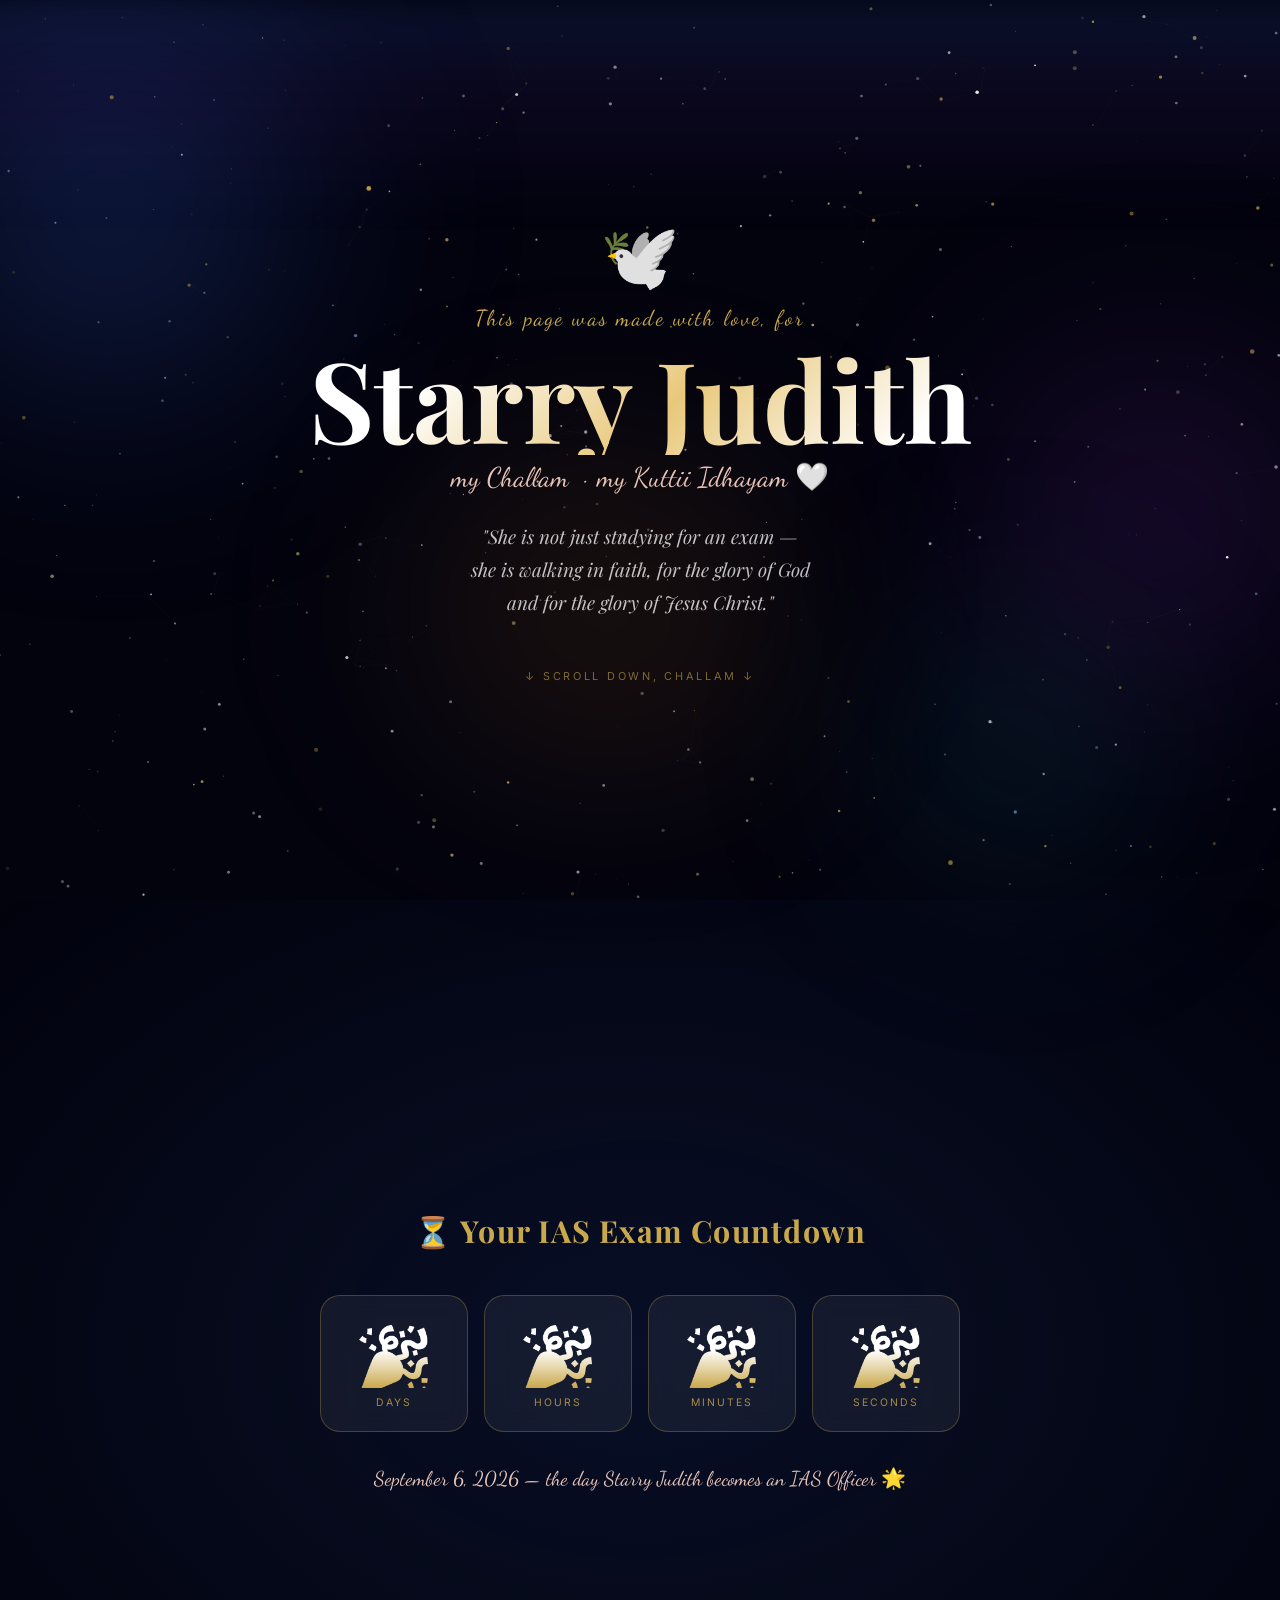
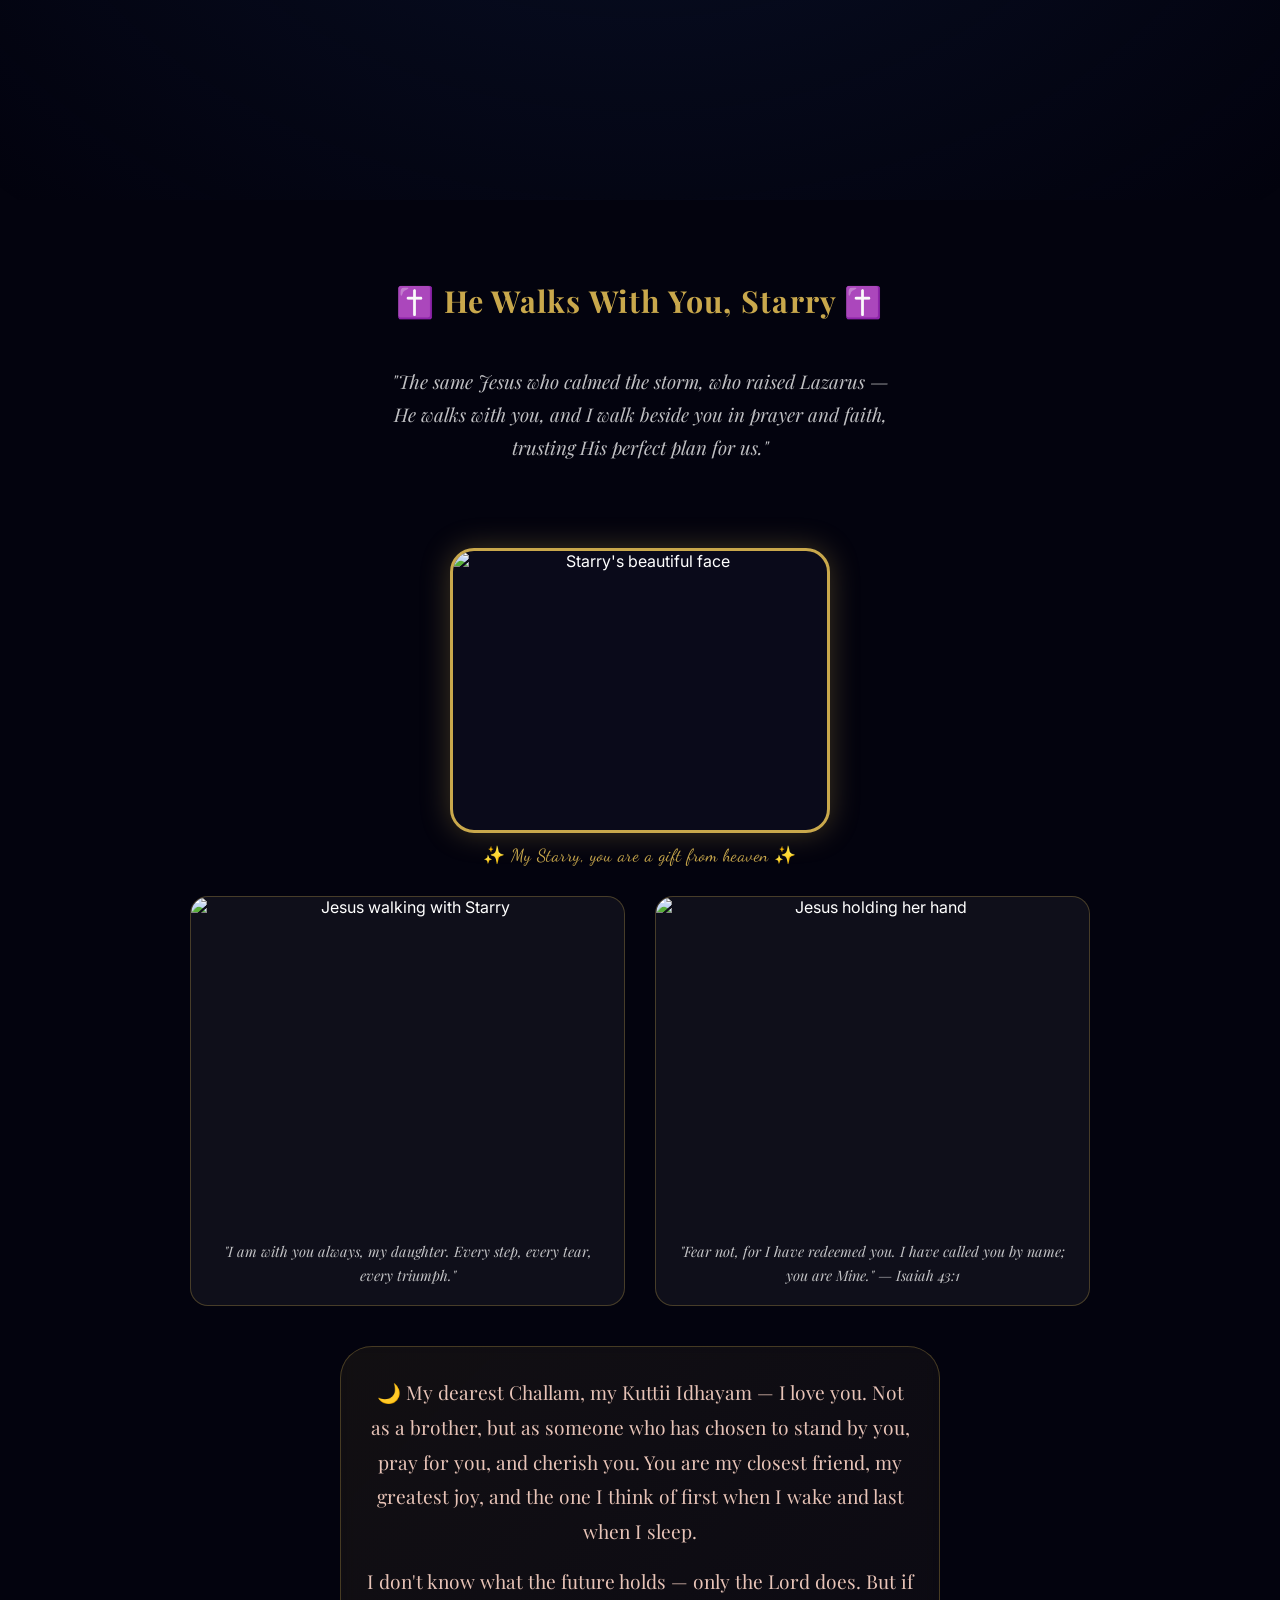
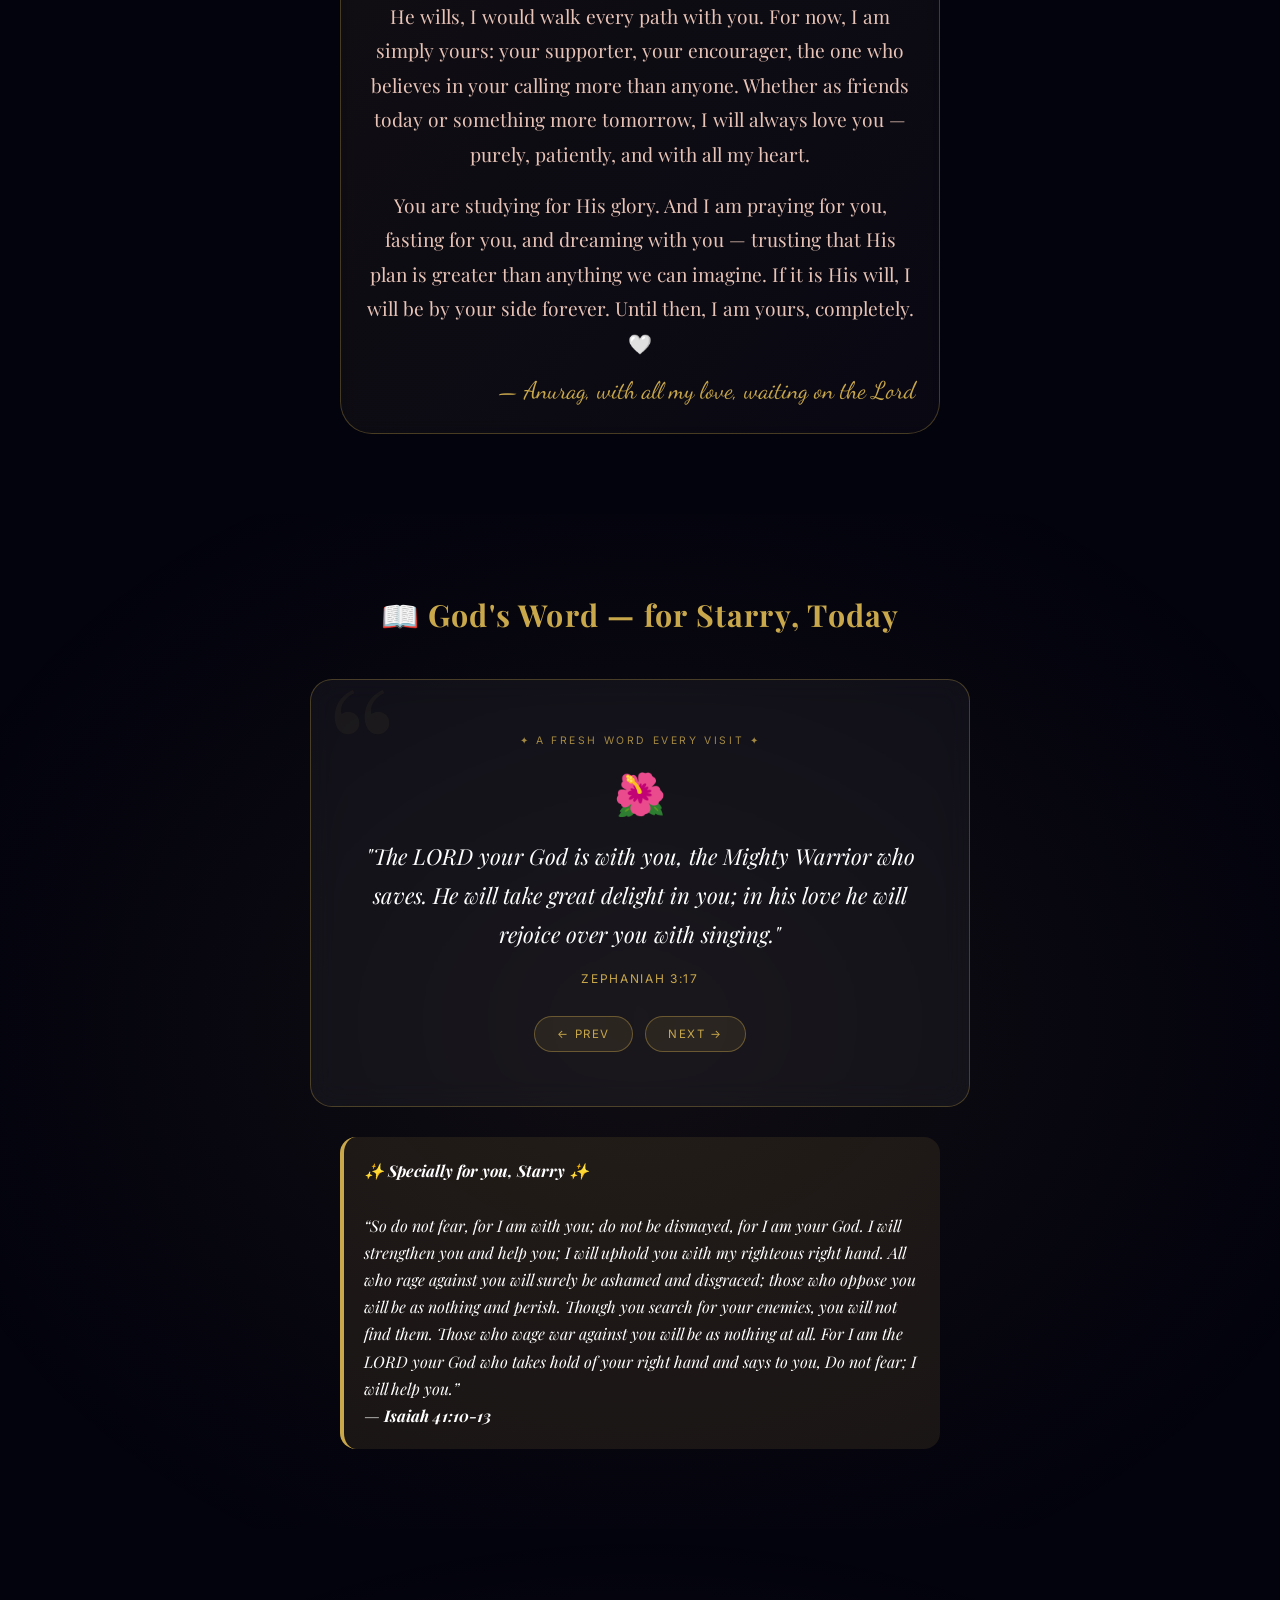
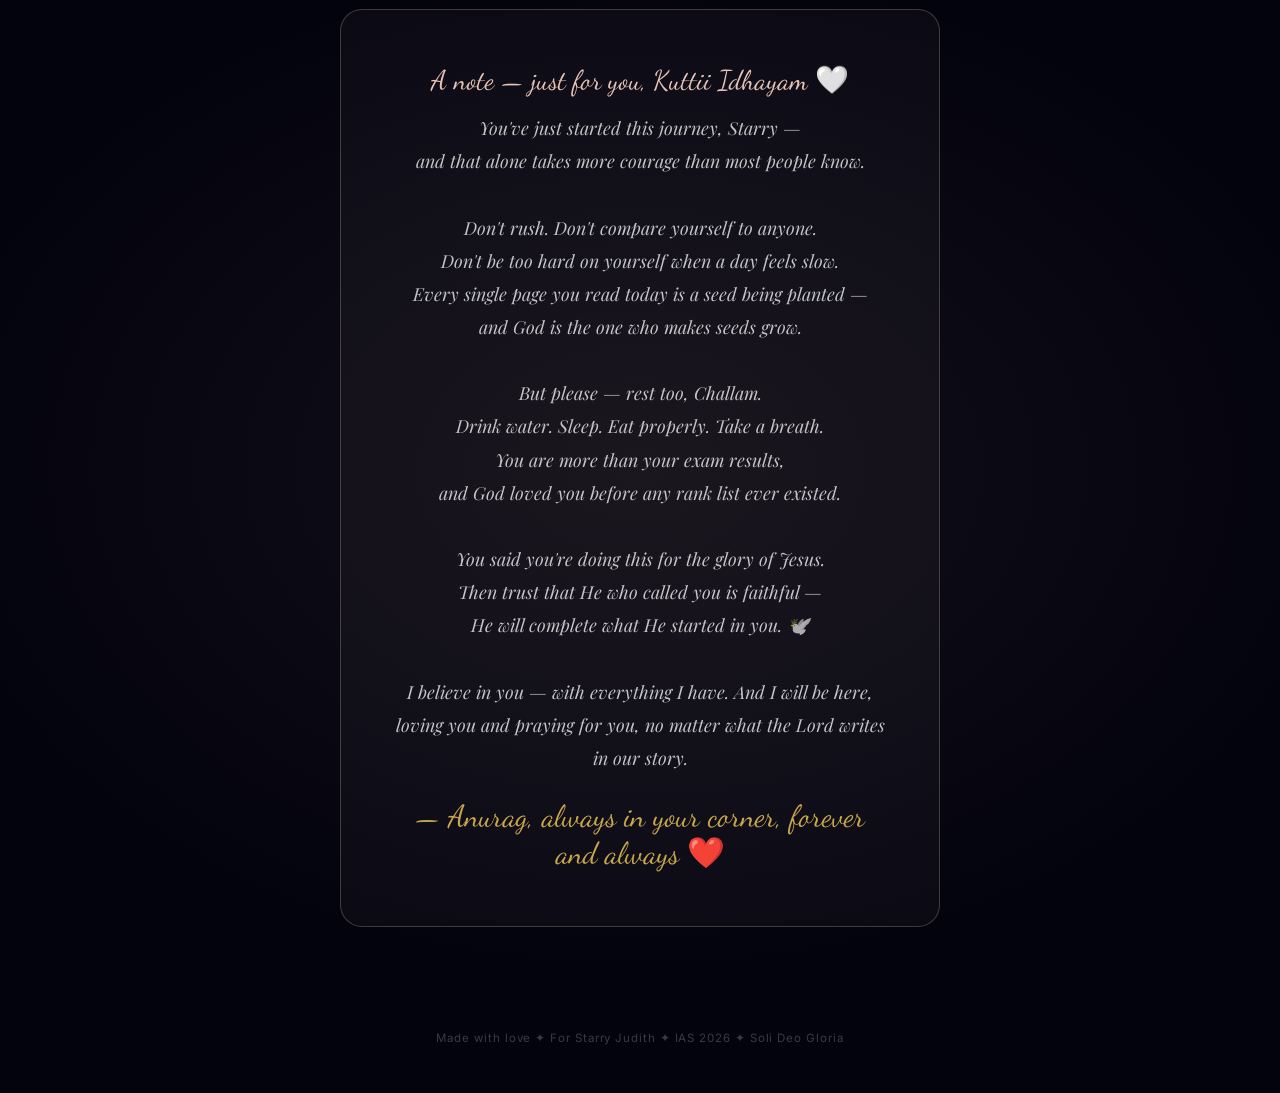
==== deepseek_html_20260613_3f55c0.html @ fcd620e2 "Add files via upload" ====
<!DOCTYPE html>
<html lang="en">
<head>
<meta charset="UTF-8"/>
<meta name="viewport" content="width=device-width, initial-scale=1.0, user-scalable=yes"/>
<title>For Starry Judith 🕊️</title>
<link href="https://fonts.googleapis.com/css2?family=Playfair+Display:ital,wght@0,400;0,700;1,400&family=Inter:wght@300;400;500&family=Dancing+Script:wght@600;700&display=swap" rel="stylesheet"/>
<style>
*,*::before,*::after{box-sizing:border-box;margin:0;padding:0}
:root{--gold:#C9A84C;--gold2:#E8C87A;--deep:#03030E;--rose:#E8C4B8;--soft:rgba(255,255,255,0.75);--white:#fff;}
html{scroll-behavior:smooth}
body{background:var(--deep);color:var(--white);font-family:'Inter',sans-serif;overflow-x:hidden}

#cvs-bg{position:fixed;inset:0;z-index:0;pointer-events:none}
.nebula{position:fixed;border-radius:50%;filter:blur(80px);pointer-events:none;z-index:-1;will-change:transform,opacity}
.nb1{width:600px;height:600px;background:radial-gradient(circle,rgba(30,60,140,.45),transparent 70%);top:-10%;left:-15%;animation:nb1 18s ease-in-out infinite alternate}
.nb2{width:500px;height:500px;background:radial-gradient(circle,rgba(80,30,120,.35),transparent 70%);top:30%;right:-10%;animation:nb2 22s ease-in-out infinite alternate}
.nb3{width:700px;height:400px;background:radial-gradient(circle,rgba(160,100,20,.18),transparent 70%);bottom:10%;left:20%;animation:nb3 26s ease-in-out infinite alternate}
.nb4{width:400px;height:400px;background:radial-gradient(circle,rgba(20,80,100,.3),transparent 70%);bottom:-5%;right:5%;animation:nb4 20s ease-in-out infinite alternate}
@keyframes nb1{0%{transform:translate(0,0) scale(1)}100%{transform:translate(80px,60px) scale(1.15)}}
@keyframes nb2{0%{transform:translate(0,0) scale(1.1)}100%{transform:translate(-70px,80px) scale(.95)}}
@keyframes nb3{0%{transform:translate(0,0) scale(1)}100%{transform:translate(60px,-50px) scale(1.1)}}
@keyframes nb4{0%{transform:translate(0,0) scale(.95)}100%{transform:translate(-50px,-60px) scale(1.1)}}

.aurora{position:fixed;top:0;left:-20%;width:140%;height:220px;background:linear-gradient(180deg,rgba(60,120,255,.13) 0%,rgba(100,60,200,.09) 40%,transparent 100%);filter:blur(18px);z-index:-1;pointer-events:none;animation:aur 12s ease-in-out infinite alternate}
@keyframes aur{0%{opacity:.5;transform:scaleX(1) translateY(0)}100%{opacity:1;transform:scaleX(1.08) translateY(18px)}}

#cvs-fg{position:fixed;inset:0;z-index:1;pointer-events:none}
main{position:relative;z-index:2}

.s{min-height:100vh;display:flex;flex-direction:column;align-items:center;justify-content:center;padding:80px 24px;position:relative}
#hero{text-align:center}
.hero-dove{font-size:clamp(2.4rem,7vw,4rem);margin-bottom:10px;animation:hvr 3.5s ease-in-out infinite}
@keyframes hvr{0%,100%{transform:translateY(0) rotate(-3deg)}50%{transform:translateY(-14px) rotate(3deg)}}
.for-label{font-family:'Dancing Script',cursive;font-size:clamp(1rem,3vw,1.35rem);color:var(--gold);letter-spacing:.1em;margin-bottom:10px;opacity:.85}
.hero-name{font-family:'Playfair Display',serif;font-weight:700;font-size:clamp(3rem,12vw,7rem);line-height:1.02;background:linear-gradient(135deg,#fff 20%,var(--gold2) 55%,#fff 90%);-webkit-background-clip:text;-webkit-text-fill-color:transparent;background-clip:text;margin-bottom:6px}
.hero-nick{font-family:'Dancing Script',cursive;font-size:clamp(1.1rem,3.5vw,1.7rem);color:var(--rose);margin-bottom:26px}
.hero-sub{font-family:'Playfair Display',serif;font-style:italic;font-size:clamp(.92rem,2.3vw,1.18rem);color:var(--soft);max-width:520px;line-height:1.75;margin-bottom:50px}
.scroll-cue{font-size:.68rem;letter-spacing:.25em;text-transform:uppercase;color:var(--gold);opacity:.6;animation:pc 2s ease-in-out infinite}
@keyframes pc{0%,100%{opacity:.3;transform:translateY(0)}50%{opacity:.9;transform:translateY(6px)}}

#countdown-s{background:radial-gradient(ellipse 70% 70% at 50% 50%,rgba(13,27,62,.5),transparent)}
.sec-title{font-family:'Playfair Display',serif;font-size:clamp(1.3rem,3.5vw,1.9rem);color:var(--gold);text-align:center;letter-spacing:.04em;margin-bottom:44px}
.cd-grid{display:grid;grid-template-columns:repeat(2,1fr);gap:16px;max-width:640px;width:100%;margin:0 auto 28px}
@media(min-width:500px){.cd-grid{grid-template-columns:repeat(4,1fr)}}
.cd-card{background:rgba(255,255,255,.06);border:1px solid rgba(201,168,76,.3);border-radius:20px;padding:28px 12px 22px;text-align:center;backdrop-filter:blur(12px);transition:transform .25s,border-color .25s,box-shadow .25s;cursor:default}
.cd-card:hover{transform:translateY(-6px);border-color:rgba(201,168,76,.7);box-shadow:0 0 32px rgba(201,168,76,.2)}
.cd-num{font-family:'Playfair Display',serif;font-size:clamp(2.4rem,8vw,4rem);font-weight:700;line-height:1;margin-bottom:8px;background:linear-gradient(180deg,#fff 40%,var(--gold));-webkit-background-clip:text;-webkit-text-fill-color:transparent;background-clip:text}
.cd-lbl{font-size:.65rem;letter-spacing:.2em;text-transform:uppercase;color:var(--gold);opacity:.8}
.cd-note{font-family:'Dancing Script',cursive;font-size:clamp(1rem,2.8vw,1.25rem);color:var(--rose);text-align:center;opacity:.85;margin-top:6px}

/* JESUS SECTION with custom images + friendship (open to God's will) */
#jesus-s{text-align:center}
.jesus-quote{font-family:'Playfair Display',serif;font-style:italic;font-size:clamp(.92rem,2.3vw,1.18rem);color:var(--soft);max-width:520px;line-height:1.75;margin-bottom:44px}
.jesus-grid{display:grid;grid-template-columns:1fr;gap:30px;max-width:900px;width:100%;margin:0 auto}
@media(min-width:768px){.jesus-grid{grid-template-columns:repeat(2,1fr)}}
.custom-img-card{border-radius:18px;overflow:hidden;border:1px solid rgba(201,168,76,.3);background:rgba(255,255,255,.05);transition:transform .3s,box-shadow .3s}
.custom-img-card:hover{transform:translateY(-6px) scale(1.015);box-shadow:0 16px 48px rgba(0,0,0,.55)}
.custom-img-card img{width:100%;aspect-ratio:4/3;object-fit:cover;display:block}
.custom-caption{padding:18px;font-family:'Playfair Display',serif;font-style:italic;font-size:.9rem;color:var(--soft);line-height:1.65}

/* 4:3 photo space */
.her-photo-container{margin:40px auto 30px;max-width:380px;width:100%}
.photo-4x3{aspect-ratio:4/3;border-radius:24px;overflow:hidden;border:3px solid var(--gold);box-shadow:0 0 30px rgba(201,168,76,.3);background:#0a0a1a}
.photo-4x3 img{width:100%;height:100%;object-fit:cover;display:block}
.photo-caption{font-family:'Dancing Script',cursive;font-size:1.1rem;color:var(--gold);margin-top:12px;letter-spacing:.5px}

/* Devoted friendship card (no sibling language, no definitive "life partner", but open to future if God wills) */
.friendship-card{background:linear-gradient(135deg,rgba(201,168,76,.08),rgba(232,196,184,.03));border:1px solid rgba(201,168,76,.3);border-radius:32px;padding:28px 24px;margin:40px auto 0;max-width:600px;backdrop-filter:blur(8px)}
.friendship-card p{font-family:'Playfair Display',serif;font-size:clamp(1rem,2.5vw,1.2rem);line-height:1.8;color:var(--rose);margin-bottom:16px}
.friendship-card .friendship-signature{font-family:'Dancing Script',cursive;font-size:1.5rem;color:var(--gold);text-align:right;margin-top:12px}

#verse-s{background:radial-gradient(ellipse 60% 60% at 50% 50%,rgba(201,168,76,.07),transparent)}
.verse-wrap{max-width:660px;width:100%}
.verse-card{background:rgba(255,255,255,.045);border:1px solid rgba(201,168,76,.3);border-radius:22px;padding:clamp(28px,5vw,54px) clamp(22px,5vw,52px);text-align:center;backdrop-filter:blur(14px);overflow:hidden;position:relative;transition:opacity .4s cubic-bezier(.2,.9,.3,1.1), transform .4s cubic-bezier(.2,.9,.3,1.1)}
.verse-card::before{content:'\201C';position:absolute;top:-24px;left:14px;font-size:11rem;color:var(--gold);opacity:.05;font-family:'Playfair Display',serif;line-height:1;pointer-events:none}
.verse-eyebrow{font-size:.65rem;letter-spacing:.25em;text-transform:uppercase;color:var(--gold);margin-bottom:22px;opacity:.8}
.verse-icon{font-size:2.6rem;margin-bottom:18px;display:block}
.verse-txt{font-family:'Playfair Display',serif;font-style:italic;font-size:clamp(1rem,2.6vw,1.38rem);line-height:1.75;color:var(--white);margin-bottom:18px}
.verse-ref{font-size:.75rem;letter-spacing:.14em;text-transform:uppercase;color:var(--gold)}
.v-nav{display:flex;gap:12px;justify-content:center;margin-top:30px;flex-wrap:wrap}
.v-btn{background:rgba(201,168,76,.1);border:1px solid rgba(201,168,76,.4);color:var(--gold);font-size:.72rem;letter-spacing:.14em;text-transform:uppercase;padding:10px 22px;border-radius:40px;cursor:pointer;transition:background .2s,transform .15s;font-family:'Inter',sans-serif}
.v-btn:hover{background:rgba(201,168,76,.25);transform:translateY(-2px)}

#love-s{background:radial-gradient(ellipse 60% 50% at 50% 50%,rgba(232,196,184,.07),transparent)}
.love-card{max-width:600px;width:100%;padding:clamp(30px,5vw,54px) clamp(24px,5vw,50px);border:1px solid rgba(232,196,184,.25);border-radius:22px;background:rgba(232,196,184,.04);text-align:center}
.love-from{font-family:'Dancing Script',cursive;font-size:clamp(1.2rem,3.5vw,1.7rem);color:var(--rose);margin-bottom:14px}
.love-txt{font-family:'Playfair Display',serif;font-style:italic;font-size:clamp(.92rem,2.2vw,1.12rem);color:var(--soft);line-height:1.85;margin-bottom:24px}
.love-sign{font-family:'Dancing Script',cursive;font-size:clamp(1.3rem,3.5vw,1.9rem);color:var(--gold)}
footer{position:relative;z-index:2;text-align:center;padding:24px 20px 48px;font-size:.72rem;color:rgba(255,255,255,.22);letter-spacing:.08em}
.float-anim{opacity:0;transform:translateY(38px);transition:opacity .85s cubic-bezier(.22,1,.36,1),transform .85s cubic-bezier(.22,1,.36,1)}
.float-anim.show{opacity:1;transform:translateY(0)}
.bob1{animation:bob 4.5s ease-in-out infinite}
.bob2{animation:bob 5.2s ease-in-out infinite .7s}
@keyframes bob{0%,100%{transform:translateY(0)}50%{transform:translateY(-8px)}}
</style>
</head>
<body>

<div class="nebula nb1"></div>
<div class="nebula nb2"></div>
<div class="nebula nb3"></div>
<div class="nebula nb4"></div>
<div class="aurora"></div>

<canvas id="cvs-bg"></canvas>
<canvas id="cvs-fg"></canvas>

<main>
<section class="s" id="hero">
  <div class="hero-dove float-anim">🕊️</div>
  <p class="for-label float-anim">This page was made with love, for</p>
  <h1 class="hero-name float-anim">Starry Judith</h1>
  <p class="hero-nick float-anim">my Challam &nbsp;·&nbsp; my Kuttii Idhayam 🤍</p>
  <p class="hero-sub float-anim">"She is not just studying for an exam —<br/>she is walking in faith, for the glory of God<br/>and for the glory of Jesus Christ."</p>
  <p class="scroll-cue">↓ scroll down, Challam ↓</p>
</section>

<section class="s" id="countdown-s">
  <h2 class="sec-title float-anim">⏳ Your IAS Exam Countdown</h2>
  <div class="cd-grid">
    <div class="cd-card float-anim bob1"><div class="cd-num" id="d">--</div><div class="cd-lbl">Days</div></div>
    <div class="cd-card float-anim bob2"><div class="cd-num" id="h">--</div><div class="cd-lbl">Hours</div></div>
    <div class="cd-card float-anim bob3"><div class="cd-num" id="m">--</div><div class="cd-lbl">Minutes</div></div>
    <div class="cd-card float-anim bob4"><div class="cd-num" id="sec">--</div><div class="cd-lbl">Seconds</div></div>
  </div>
  <p class="cd-note float-anim">September 6, 2026 — the day Starry Judith becomes an IAS Officer 🌟</p>
</section>

<section class="s" id="jesus-s">
  <h2 class="sec-title float-anim">✝️ He Walks With You, Starry ✝️</h2>
  <p class="jesus-quote float-anim">"The same Jesus who calmed the storm, who raised Lazarus — He walks with you, and I walk beside you in prayer and faith, trusting His perfect plan for us."</p>

  <!-- 4:3 PHOTO SPACE for her picture -->
  <div class="her-photo-container float-anim">
    <div class="photo-4x3">
      <!-- REPLACE with your girlfriend's photo (4:3 ratio works best) -->
      <img src="https://via.placeholder.com/400x300?text=Starry's+Photo" alt="Starry's beautiful face">
    </div>
    <p class="photo-caption">✨ My Starry, you are a gift from heaven ✨</p>
  </div>

  <!-- Custom image gallery (replace both images) -->
  <div class="jesus-grid">
    <div class="custom-img-card float-anim bob1">
      <!-- REPLACE with your custom image (e.g., Jesus walking with her) -->
      <img src="https://via.placeholder.com/400x300?text=Jesus+Image+1" alt="Jesus walking with Starry">
      <div class="custom-caption">"I am with you always, my daughter. Every step, every tear, every triumph."</div>
    </div>
    <div class="custom-img-card float-anim bob2">
      <!-- REPLACE with your second custom image -->
      <img src="https://via.placeholder.com/400x300?text=Jesus+Image+2" alt="Jesus holding her hand">
      <div class="custom-caption">"Fear not, for I have redeemed you. I have called you by name; you are Mine." — Isaiah 43:1</div>
    </div>
  </div>

  <!-- DEVOTED FRIENDSHIP CARD - no sibling language, no "life partner" declaration, just deep love and openness to God's will -->
  <div class="friendship-card float-anim">
    <p>🌙 My dearest Challam, my Kuttii Idhayam — I love you. Not as a brother, but as someone who has chosen to stand by you, pray for you, and cherish you. You are my closest friend, my greatest joy, and the one I think of first when I wake and last when I sleep.</p>
    <p>I don't know what the future holds — only the Lord does. But if He wills, I would walk every path with you. For now, I am simply yours: your supporter, your encourager, the one who believes in your calling more than anyone. Whether as friends today or something more tomorrow, I will always love you — purely, patiently, and with all my heart.</p>
    <p>You are studying for His glory. And I am praying for you, fasting for you, and dreaming with you — trusting that His plan is greater than anything we can imagine. If it is His will, I will be by your side forever. Until then, I am yours, completely. 🤍</p>
    <div class="friendship-signature">— Anurag, with all my love, waiting on the Lord</div>
  </div>
</section>

<section class="s" id="verse-s">
  <h2 class="sec-title float-anim">📖 God's Word — for Starry, Today</h2>
  <div class="verse-wrap float-anim">
    <div class="verse-card" id="vcard">
      <p class="verse-eyebrow">✦ A Fresh Word Every Visit ✦</p>
      <span class="verse-icon" id="vi">🕊️</span>
      <blockquote class="verse-txt" id="vt">loading…</blockquote>
      <p class="verse-ref" id="vr"></p>
      <div class="v-nav"><button class="v-btn" onclick="prevV()">← Prev</button><button class="v-btn" onclick="nextV()">Next →</button></div>
    </div>
  </div>
  <!-- Highlighted Isaiah 41:10-13 -->
  <div style="margin-top: 30px; max-width: 600px; background: rgba(201,168,76,0.1); border-left: 4px solid var(--gold); padding: 20px; border-radius: 16px;">
    <p style="font-family: 'Playfair Display', serif; font-style: italic; font-size: 1rem; line-height: 1.7;">
      <strong>✨ Specially for you, Starry ✨</strong><br><br>
      “So do not fear, for I am with you; do not be dismayed, for I am your God. I will strengthen you and help you; I will uphold you with my righteous right hand. All who rage against you will surely be ashamed and disgraced; those who oppose you will be as nothing and perish. Though you search for your enemies, you will not find them. Those who wage war against you will be as nothing at all. For I am the LORD your God who takes hold of your right hand and says to you, Do not fear; I will help you.”<br>
      — <strong>Isaiah 41:10-13</strong>
    </p>
  </div>
</section>

<section class="s" id="love-s">
  <div class="love-card float-anim">
    <p class="love-from">A note — just for you, Kuttii Idhayam 🤍</p>
    <p class="love-txt">You've just started this journey, Starry —<br/>and that alone takes more courage than most people know.<br/><br/>Don't rush. Don't compare yourself to anyone.<br/>Don't be too hard on yourself when a day feels slow.<br/>Every single page you read today is a seed being planted —<br/>and God is the one who makes seeds grow.<br/><br/>But please — rest too, Challam.<br/>Drink water. Sleep. Eat properly. Take a breath.<br/>You are more than your exam results,<br/>and God loved you before any rank list ever existed.<br/><br/>You said you're doing this for the glory of Jesus.<br/>Then trust that He who called you is faithful —<br/>He will complete what He started in you. 🕊️<br/><br/>I believe in you — with everything I have. And I will be here, loving you and praying for you, no matter what the Lord writes in our story.</p>
    <p class="love-sign">— Anurag, always in your corner, forever and always ❤️</p>
  </div>
</section>
</main>
<footer>Made with love ✦ For Starry Judith ✦ IAS 2026 ✦ Soli Deo Gloria</footer>

<audio id="bgSong" src="iwannabeyours.mp3" loop autoplay></audio>

<script>
// ========== CANVAS & PARTICLE SYSTEM (same as before) ==========
const bgCvs = document.getElementById('cvs-bg');
const bgCtx = bgCvs.getContext('2d');
const fgCvs = document.getElementById('cvs-fg');
const fgCtx = fgCvs.getContext('2d');
let W, H;
function updateCanvasSize() { W = bgCvs.width = fgCvs.width = window.innerWidth; H = bgCvs.height = fgCvs.height = window.innerHeight; }
updateCanvasSize();
window.addEventListener('resize', () => { updateCanvasSize(); resetAllStarsAndParticles(); });

const layers = [
  { count: 120, speed: 0.012, maxR: 0.9, alpha: 0.5, col: '255,255,255' },
  { count: 80, speed: 0.025, maxR: 1.3, alpha: 0.7, col: '255,255,255' },
  { count: 45, speed: 0.045, maxR: 1.8, alpha: 0.9, col: '220,200,140' },
  { count: 20, speed: 0.07, maxR: 2.2, alpha: 1.0, col: '201,168,76' }
];
let allStars = [];
function initStars() { allStars = []; layers.forEach(l => { for(let i=0;i<l.count;i++) allStars.push({ x:Math.random()*W, y:Math.random()*H, r:Math.random()*l.maxR+0.25, baseAlpha:Math.random()*l.alpha*0.5+l.alpha*0.4, col:l.col, phase:Math.random()*Math.PI*2, twinkleSpeed:Math.random()*0.003+0.001, driftX:(Math.random()-0.5)*l.speed*0.6, driftY:(Math.random()-0.5)*l.speed*0.4 }); }); }
initStars();
let shoots = [];
function spawnShoot() { if(Math.random()<0.004) shoots.push({ x:Math.random()*W*0.7, y:Math.random()*H*0.4, len:Math.random()*120+60, life:1, speed:Math.random()*8+6 }); }
function drawBg(t) { bgCtx.clearRect(0,0,W,H); allStars.forEach(s=>{ s.x+=s.driftX; s.y+=s.driftY; if(s.x<0)s.x=W; if(s.x>W)s.x=0; if(s.y<0)s.y=H; if(s.y>H)s.y=0; const a=s.baseAlpha*(0.45+0.55*Math.abs(Math.sin(t*s.twinkleSpeed+s.phase))); bgCtx.beginPath(); bgCtx.arc(s.x,s.y,s.r,0,Math.PI*2); bgCtx.fillStyle=`rgba(${s.col},${a})`; bgCtx.fill(); }); spawnShoot(); for(let i=shoots.length-1;i>=0;i--){ const sh=shoots[i]; bgCtx.save(); bgCtx.globalAlpha=sh.life*0.9; const grad=bgCtx.createLinearGradient(sh.x,sh.y,sh.x+sh.len,sh.y+sh.len*0.4); grad.addColorStop(0,'rgba(255,255,255,0)'); grad.addColorStop(1,'rgba(255,240,180,0.9)'); bgCtx.strokeStyle=grad; bgCtx.lineWidth=1.5; bgCtx.beginPath(); bgCtx.moveTo(sh.x,sh.y); bgCtx.lineTo(sh.x+sh.len,sh.y+sh.len*0.4); bgCtx.stroke(); bgCtx.restore(); sh.x+=sh.speed; sh.y+=sh.speed*0.4; sh.life-=0.035; if(sh.life<=0) shoots.splice(i,1); } requestAnimationFrame(drawBg); }
requestAnimationFrame(drawBg);

let mouse={x:-999,y:-999}, particles=[], sparks=[];
window.addEventListener('mousemove',e=>{mouse.x=e.clientX;mouse.y=e.clientY;});
window.addEventListener('touchmove',e=>{ if(e.touches.length){ mouse.x=e.touches[0].clientX; mouse.y=e.touches[0].clientY; } },{passive:true});
window.addEventListener('touchend',()=>{mouse.x=-999;mouse.y=-999;});
class Particle { constructor(){ this.reset(true); } reset(init){ this.ox=Math.random()*W; this.oy=init?Math.random()*H:Math.random()*H; this.x=this.ox; this.y=this.oy; this.r=Math.random()*1.5+0.3; this.a=Math.random()*0.8+0.15; this.drift=Math.random()*0.35+0.08; this.angle=Math.random()*Math.PI*2; this.va=(Math.random()-0.5)*0.007; this.phase=Math.random()*Math.PI*2; this.twinkle=Math.random()*0.006+0.002; const t=Math.random(); this.col=t<0.65?'255,255,255':t<0.83?'201,168,76':'140,180,240'; } update(t){ this.angle+=this.va; this.x=this.ox+Math.cos(this.angle)*this.drift*14; this.y=this.oy+Math.sin(this.angle)*this.drift*11; const dx=mouse.x-this.x, dy=mouse.y-this.y, d=Math.sqrt(dx*dx+dy*dy); if(d<170){ const f=(170-d)/170*0.65; this.x+=dx*f*0.07; this.y+=dy*f*0.07; } if(this.x<-50) this.x=W+50; if(this.x>W+50) this.x=-50; if(this.y<-50) this.y=H+50; if(this.y>H+50) this.y=-50; this.ca=this.a*(0.35+0.65*Math.abs(Math.sin(t*this.twinkle+this.phase))); } draw(){ fgCtx.beginPath(); fgCtx.arc(this.x,this.y,this.r,0,Math.PI*2); fgCtx.fillStyle=`rgba(${this.col},${this.ca})`; fgCtx.fill(); } }
function initParticles(){ particles=[]; for(let i=0;i<180;i++) particles.push(new Particle()); }
initParticles();
function resetAllStarsAndParticles(){ initStars(); initParticles(); sparks=[]; shoots=[]; mouse={x:-999,y:-999}; }
function burst(x,y){ for(let i=0;i<22;i++) sparks.push({ x,y, vx:(Math.random()-0.5)*6, vy:(Math.random()-0.5)*6, a:1, r:Math.random()*2.8+0.6, col:Math.random()<0.55?'201,168,76':'255,255,255' }); }
window.addEventListener('click',e=>burst(e.clientX,e.clientY));
window.addEventListener('touchstart',e=>{ if(e.touches.length) burst(e.touches[0].clientX,e.touches[0].clientY); },{passive:true});
function drawFg(t){ fgCtx.clearRect(0,0,W,H); for(let i=0;i<particles.length;i++) for(let j=i+1;j<particles.length;j++){ const p=particles[i], q=particles[j]; const dx=p.x-q.x, dy=p.y-q.y, d=Math.sqrt(dx*dx+dy*dy); if(d<80){ fgCtx.beginPath(); fgCtx.moveTo(p.x,p.y); fgCtx.lineTo(q.x,q.y); fgCtx.strokeStyle=`rgba(201,168,76,${(1-d/80)*0.1})`; fgCtx.lineWidth=0.6; fgCtx.stroke(); } } particles.forEach(p=>{ p.update(t*0.001); p.draw(); }); for(let i=sparks.length-1;i>=0;i--){ const s=sparks[i]; s.x+=s.vx; s.y+=s.vy; s.vx*=0.91; s.vy*=0.91; s.a-=0.026; if(s.a<=0){ sparks.splice(i,1); continue; } fgCtx.beginPath(); fgCtx.arc(s.x,s.y,s.r*s.a,0,Math.PI*2); fgCtx.fillStyle=`rgba(${s.col},${s.a})`; fgCtx.fill(); } if(mouse.x>0&&mouse.x<W&&mouse.y>0&&mouse.y<H){ const grad=fgCtx.createRadialGradient(mouse.x,mouse.y,0,mouse.x,mouse.y,80); grad.addColorStop(0,'rgba(201,168,76,0.07)'); grad.addColorStop(1,'rgba(201,168,76,0)'); fgCtx.beginPath(); fgCtx.arc(mouse.x,mouse.y,80,0,Math.PI*2); fgCtx.fillStyle=grad; fgCtx.fill(); } requestAnimationFrame(drawFg); }
requestAnimationFrame(drawFg);

// Countdown (IST)
function tick(){ const target=new Date('2026-09-06T09:00:00+05:30'); const diff=target-new Date(); if(diff<=0){ ['d','h','m','sec'].forEach(id=>document.getElementById(id).textContent='🎉'); return; } const tot=Math.floor(diff/1000); document.getElementById('d').textContent=String(Math.floor(tot/86400)).padStart(2,'0'); document.getElementById('h').textContent=String(Math.floor((tot%86400)/3600)).padStart(2,'0'); document.getElementById('m').textContent=String(Math.floor((tot%3600)/60)).padStart(2,'0'); document.getElementById('sec').textContent=String(tot%60).padStart(2,'0'); }
tick(); setInterval(tick,1000);

// Bible verses (includes Isaiah 41:10)
const verses=[
  {i:'🕊️',t:'"So do not fear, for I am with you; do not be dismayed, for I am your God. I will strengthen you and help you; I will uphold you with my righteous right hand."',r:'Isaiah 41:10'},
  {i:'💪',t:'"I can do all this through Him who gives me strength."',r:'Philippians 4:13'},
  {i:'🌊',t:'"Do not be anxious about anything, but in every situation, by prayer and petition, with thanksgiving, present your requests to God. And the peace of God, which transcends all understanding, will guard your hearts and your minds in Christ Jesus."',r:'Philippians 4:6–7'},
  {i:'🌟',t:'"Be strong and courageous. Do not be afraid; do not be discouraged, for the LORD your God will be with you wherever you go."',r:'Joshua 1:9'},
  {i:'🦅',t:'"But those who hope in the LORD will renew their strength. They will soar on wings like eagles; they will run and not grow weary, they will walk and not be faint."',r:'Isaiah 40:31'},
  {i:'🙏',t:'"Cast all your anxiety on Him because He cares for you."',r:'1 Peter 5:7'},
  {i:'🔥',t:'"For God has not given us a spirit of fear, but of power and of love and of a sound mind."',r:'2 Timothy 1:7'},
  {i:'☀️',t:'"She is clothed with strength and dignity; she can laugh at the days to come."',r:'Proverbs 31:25'},
  {i:'🌺',t:'"The LORD your God is with you, the Mighty Warrior who saves. He will take great delight in you; in his love he will rejoice over you with singing."',r:'Zephaniah 3:17'},
  {i:'✝️',t:'"Come to me, all you who are weary and burdened, and I will give you rest."',r:'Matthew 11:28'},
  {i:'💎',t:'"Trust in the LORD with all your heart and lean not on your own understanding; in all your ways submit to him, and he will make your paths straight."',r:'Proverbs 3:5–6'},
  {i:'🌈',t:'"For we are God\'s handiwork, created in Christ Jesus to do good works, which God prepared in advance for us to do."',r:'Ephesians 2:10'}
];
let verseIdx=Math.floor(Math.random()*verses.length);
function showVerse(i){ const v=verses[i]; const card=document.getElementById('vcard'); card.style.opacity='0'; card.style.transform='translateY(14px)'; setTimeout(()=>{ document.getElementById('vi').textContent=v.i; document.getElementById('vt').textContent=v.t; document.getElementById('vr').textContent=v.r; card.style.opacity='1'; card.style.transform='translateY(0)'; },200); }
window.nextV=()=>{ verseIdx=(verseIdx+1)%verses.length; showVerse(verseIdx); };
window.prevV=()=>{ verseIdx=(verseIdx-1+verses.length)%verses.length; showVerse(verseIdx); };
showVerse(verseIdx);

// Autoplay music - no button, just try to play
const audioEl = document.getElementById('bgSong');
audioEl.volume = 0.5;
audioEl.play().catch(() => {
  // if autoplay blocked, try on first user touch/click anywhere (still no button)
  const resume = () => {
    audioEl.play().catch(()=>{});
    document.body.removeEventListener('click', resume);
    document.body.removeEventListener('touchstart', resume);
  };
  document.body.addEventListener('click', resume);
  document.body.addEventListener('touchstart', resume);
});

// scroll animations
document.querySelectorAll('#hero .float-anim').forEach((el,i)=>setTimeout(()=>el.classList.add('show'),180+i*140));
const obs=new IntersectionObserver(entries=>entries.forEach(e=>{ if(e.isIntersecting) e.target.classList.add('show'); }),{threshold:0.1});
document.querySelectorAll('.s:not(#hero) .float-anim').forEach(el=>obs.observe(el));
</script>
</body>
</html>
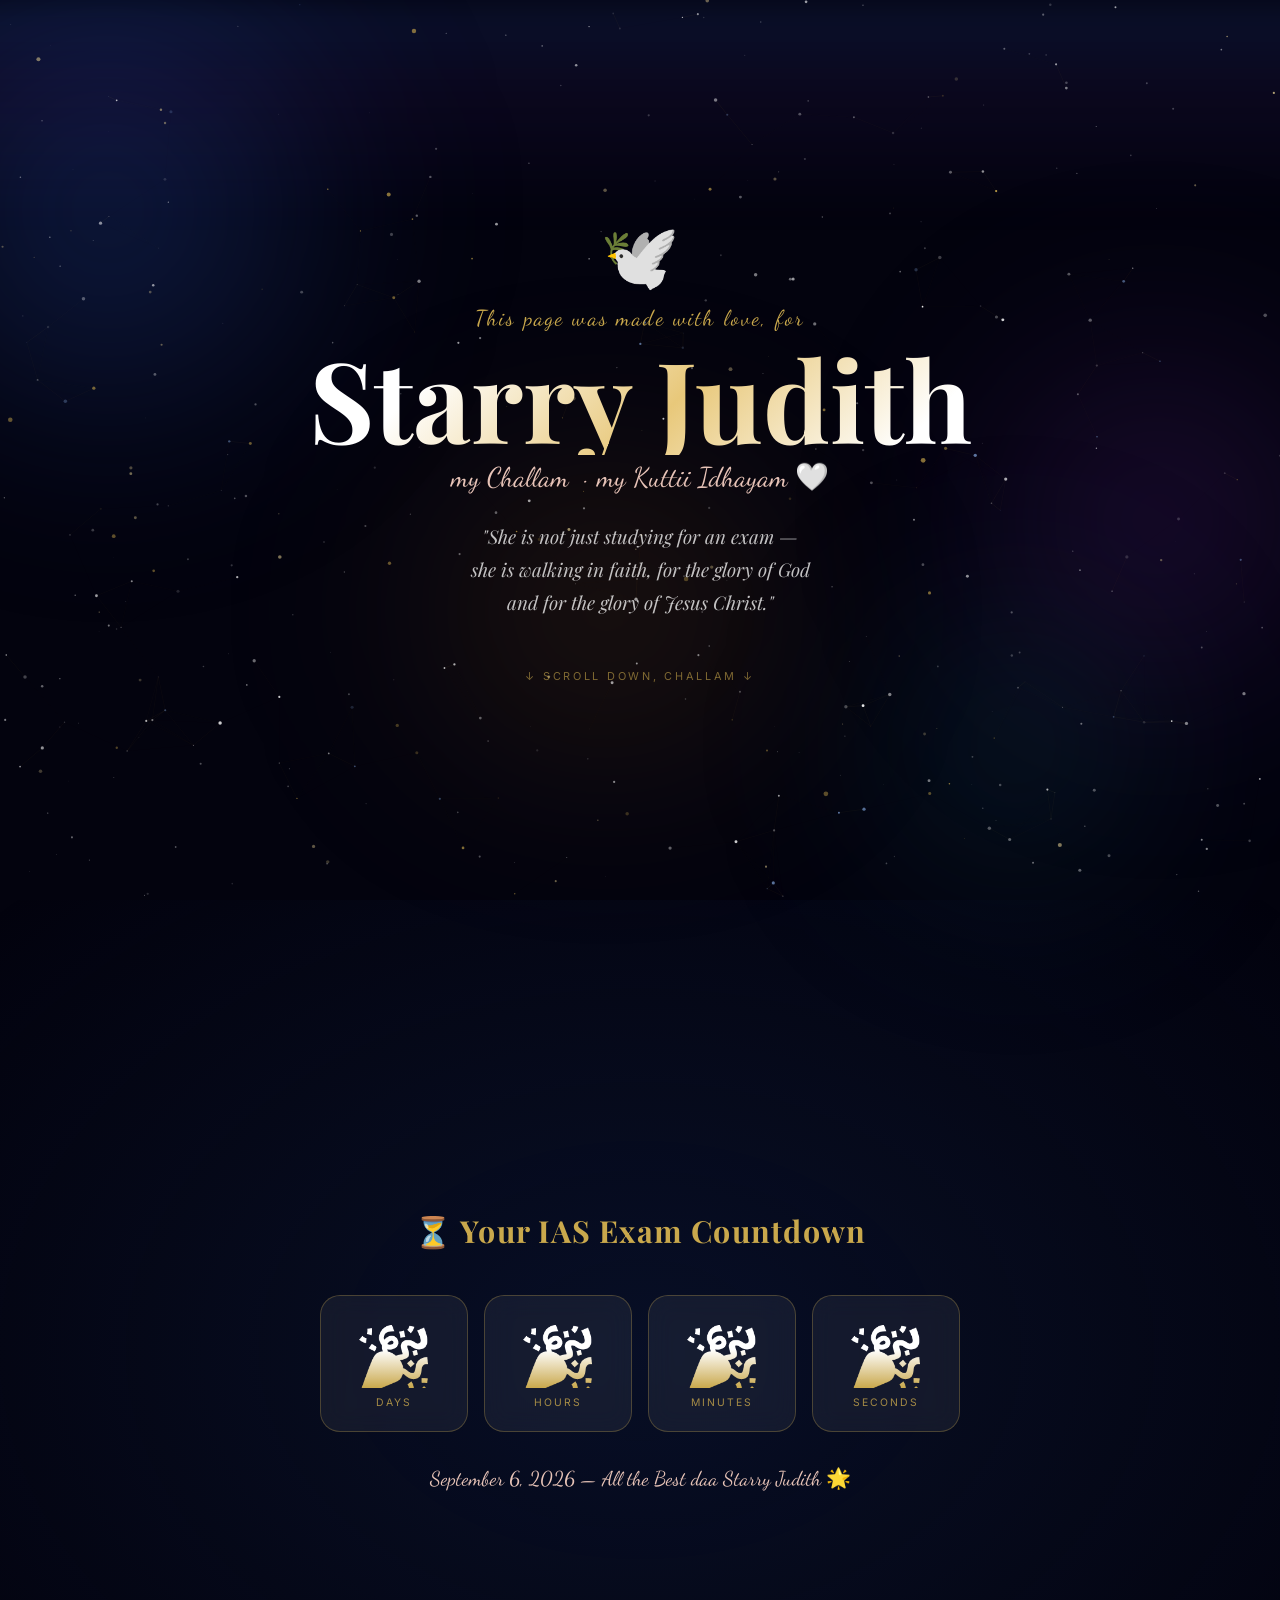
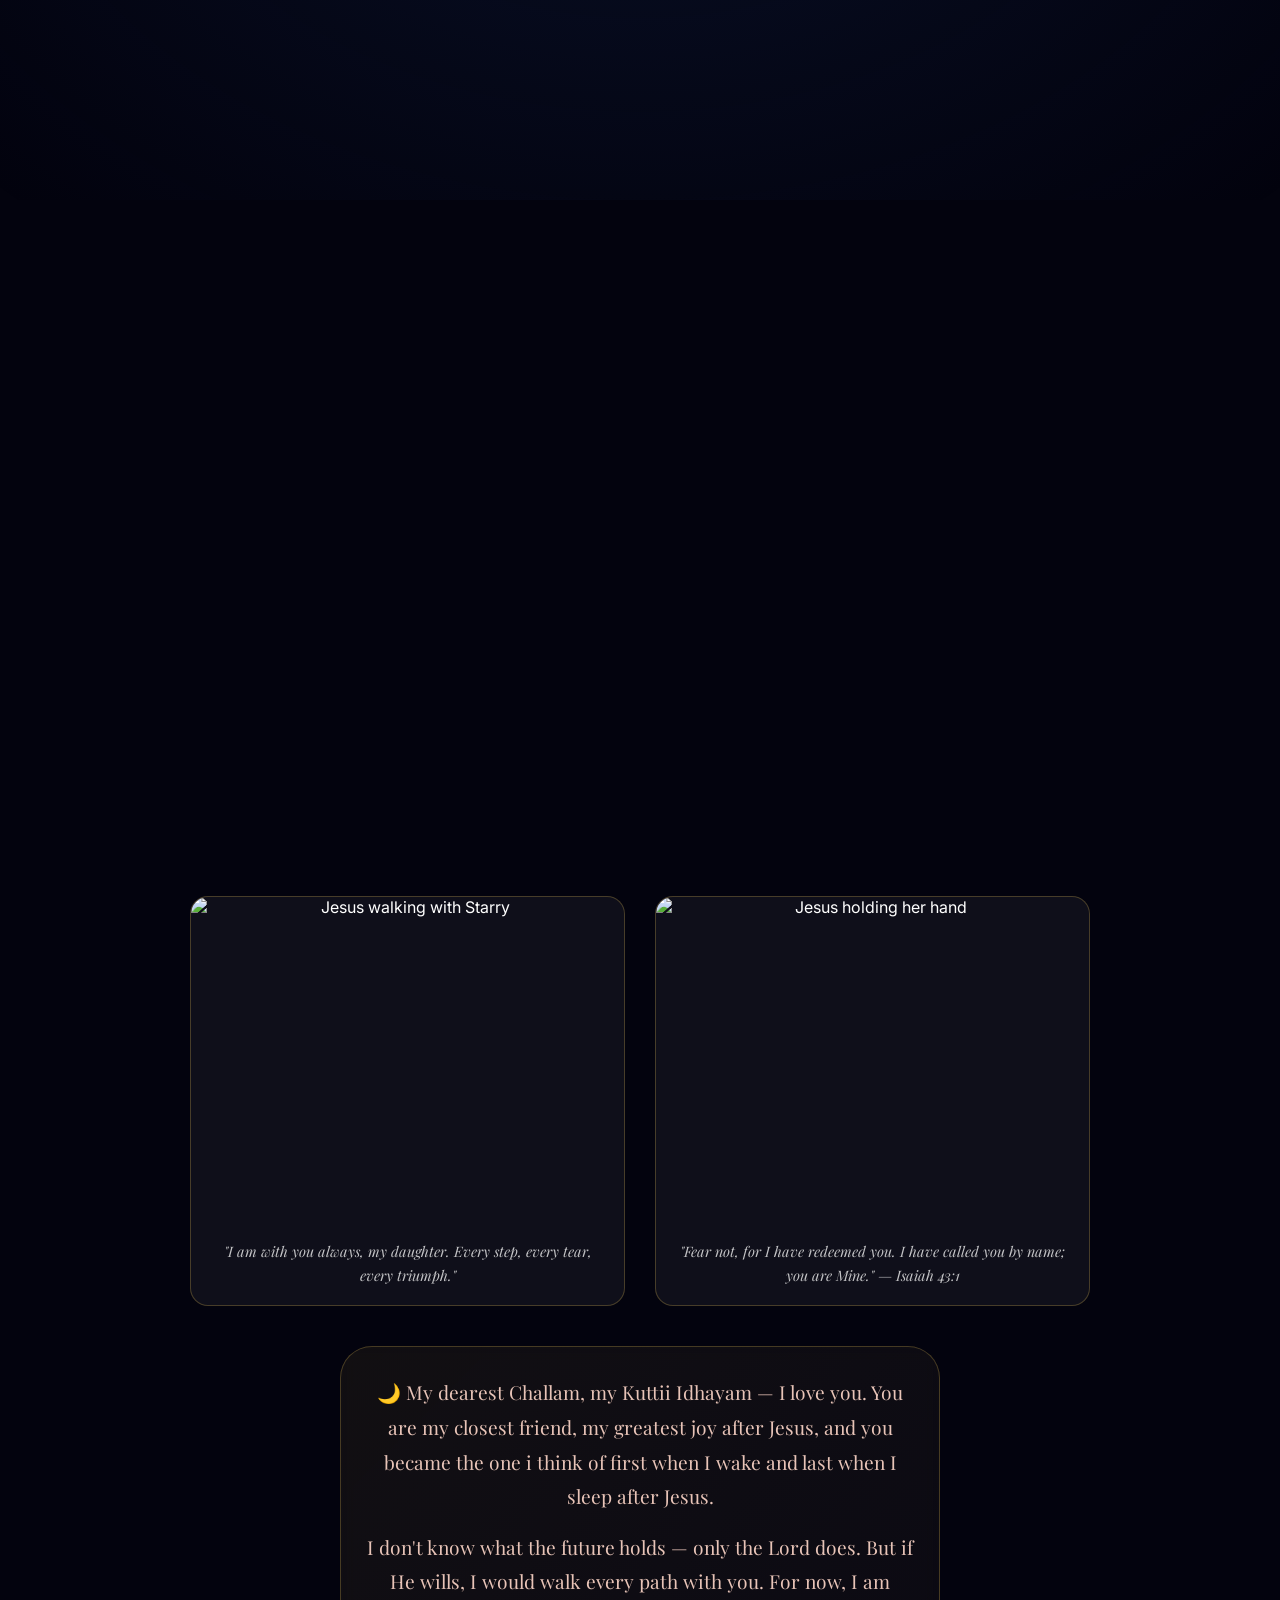
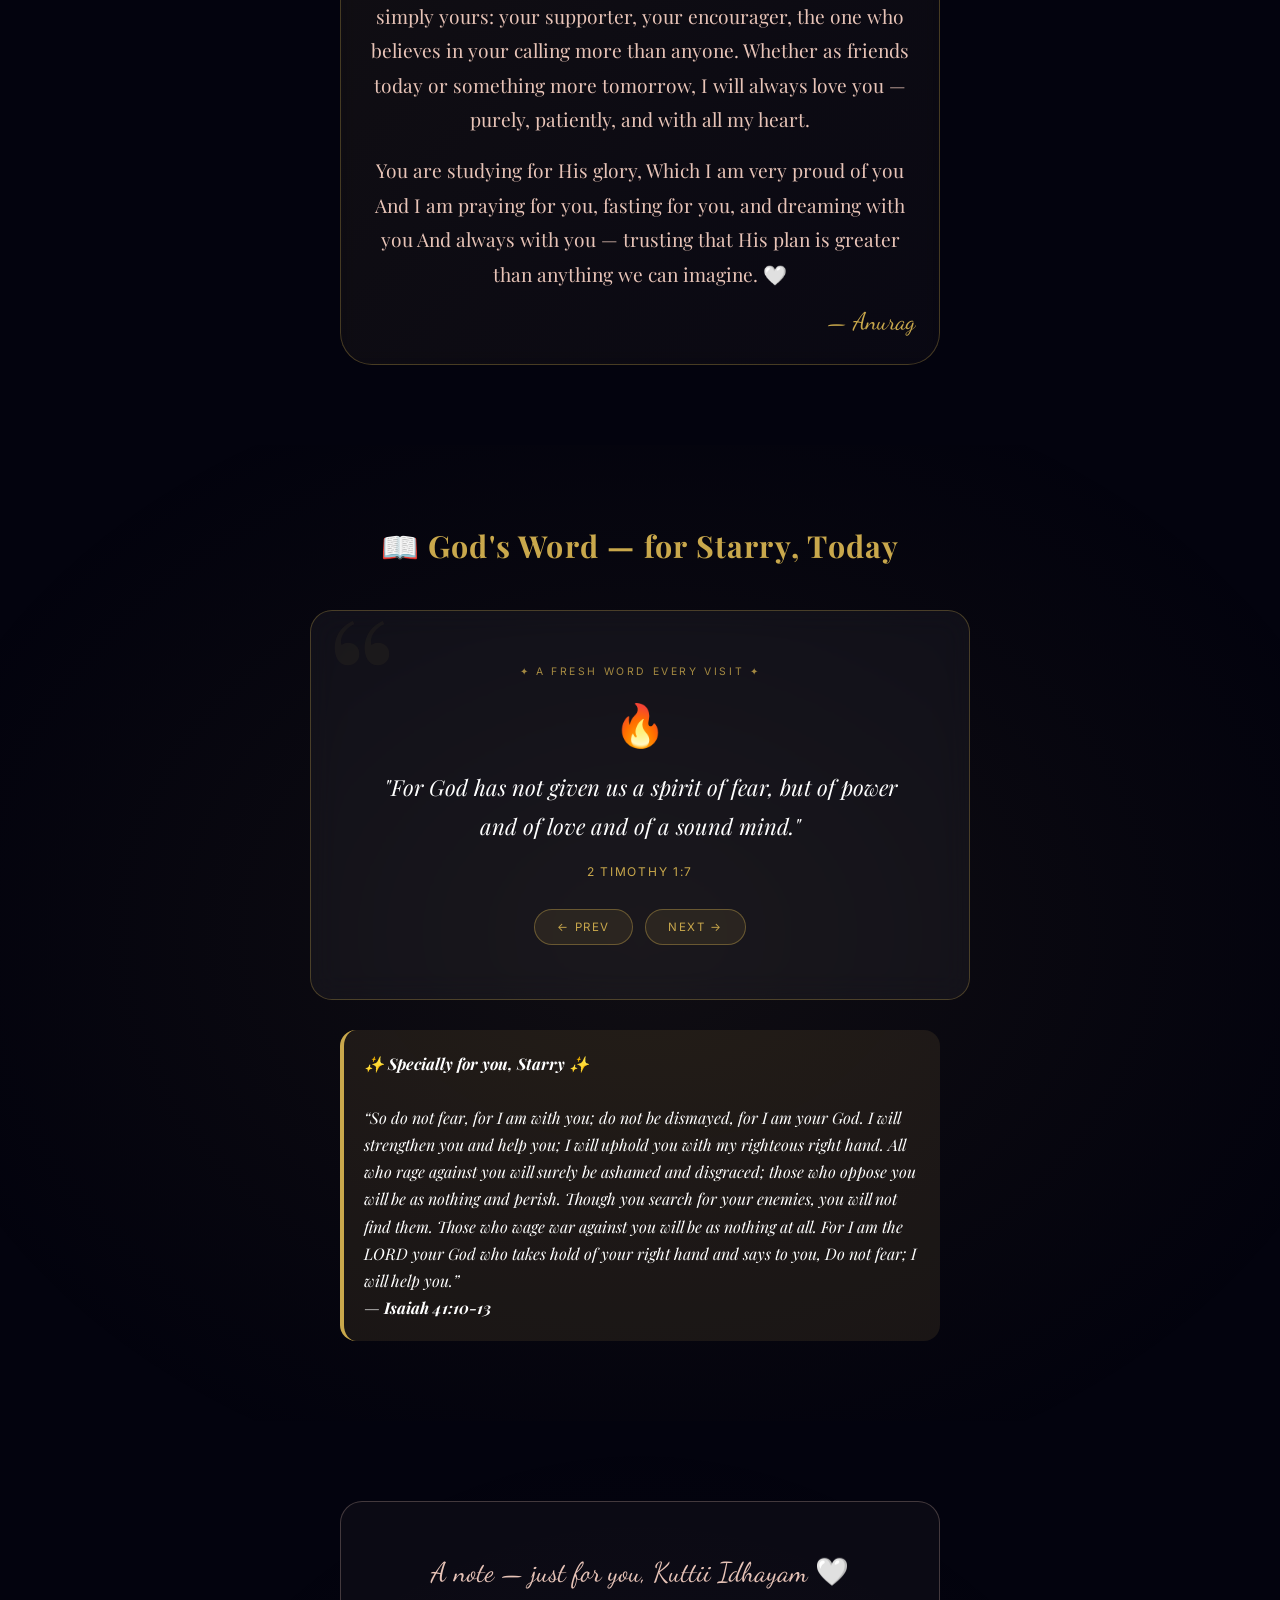
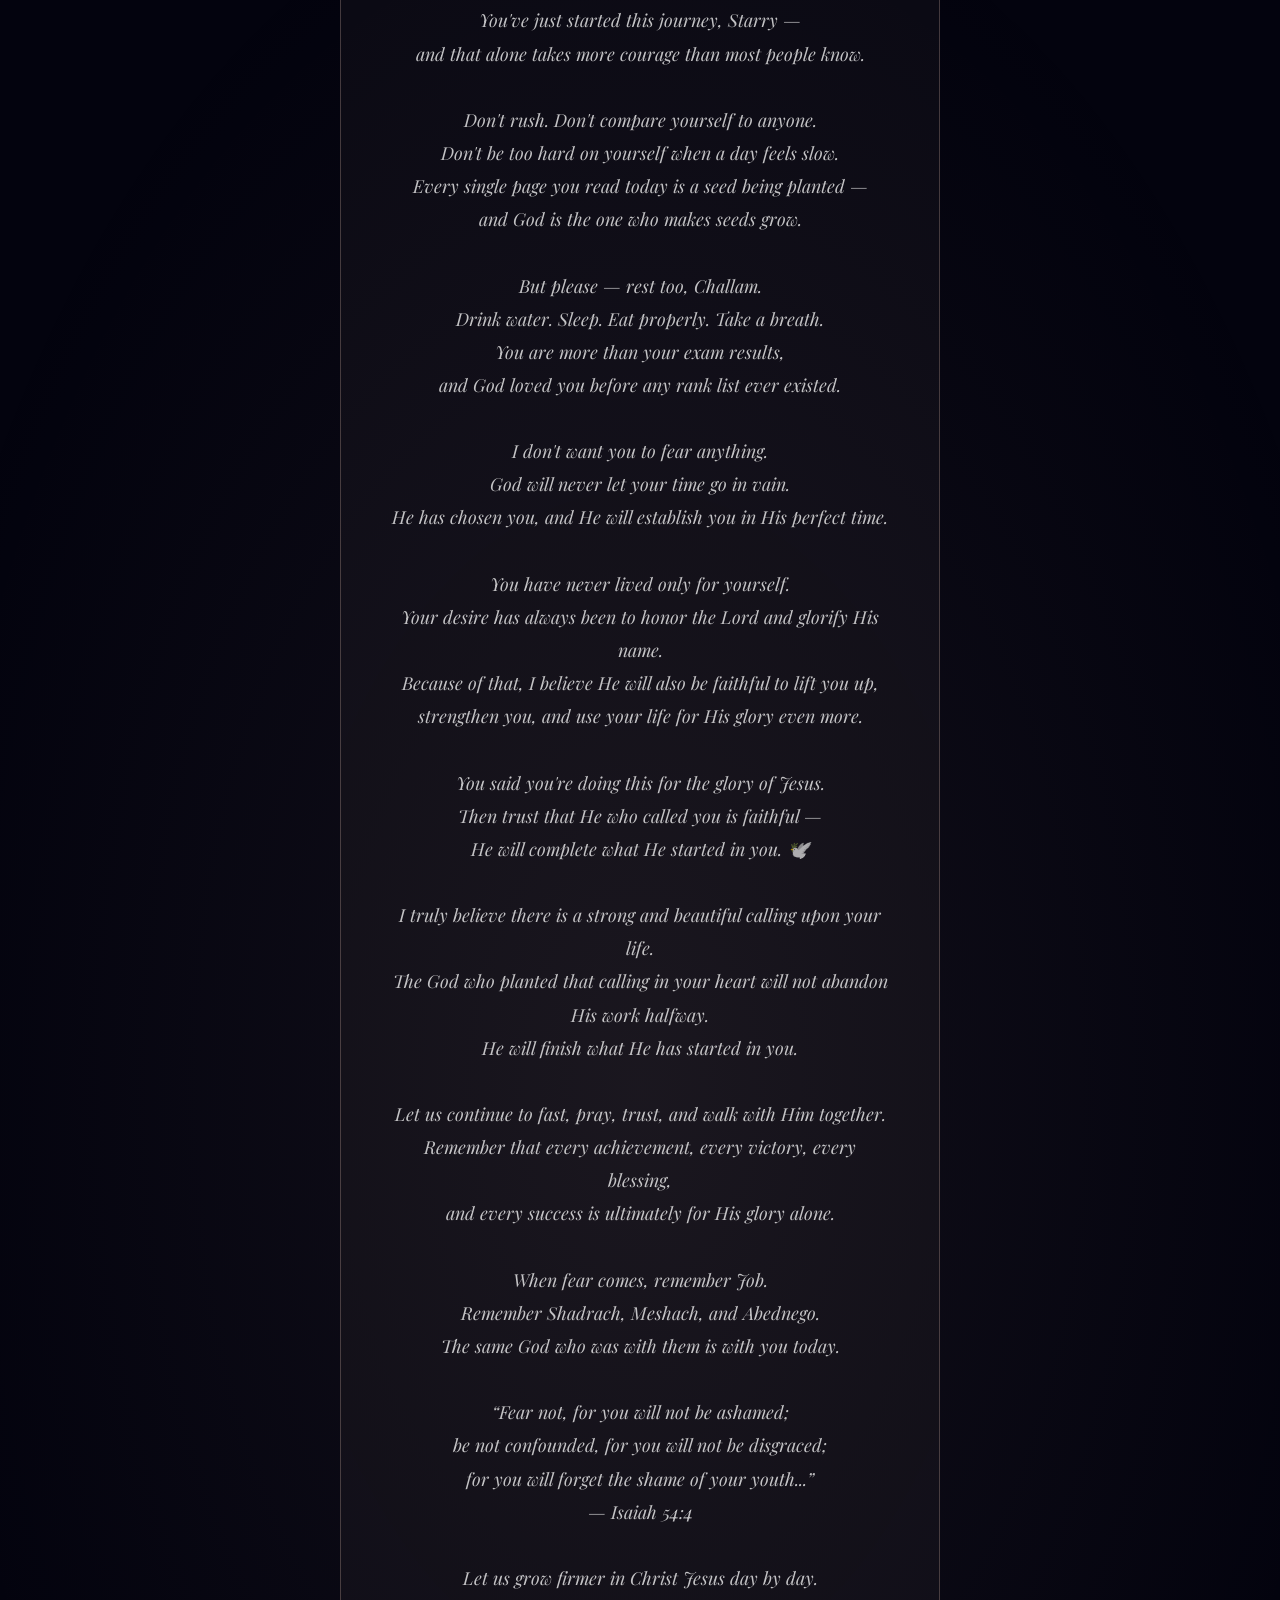
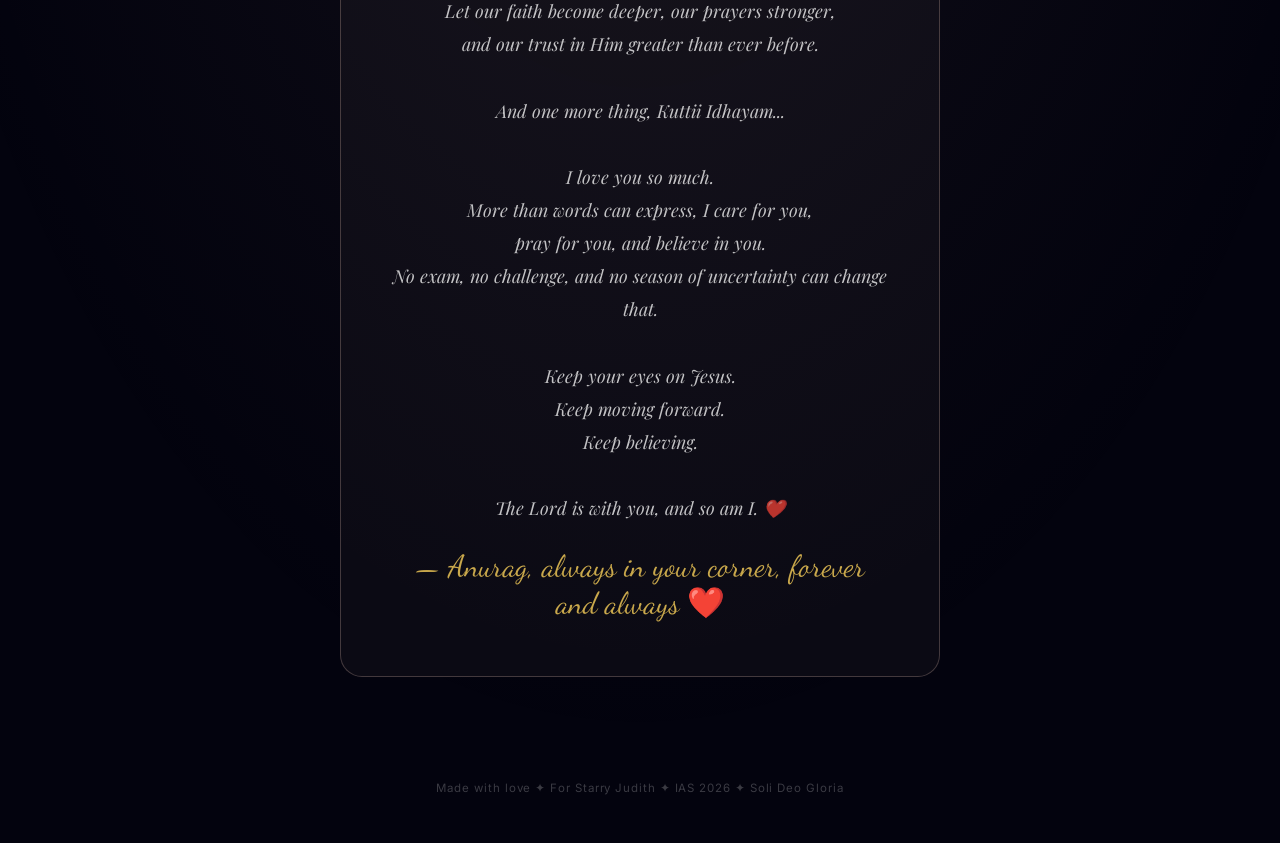
==== commit a67873df: "Update deepseek_html_20260613_3f55c0.html" ====
--- a/deepseek_html_20260613_3f55c0.html
+++ b/deepseek_html_20260613_3f55c0.html
@@ -124,7 +124,7 @@
     <div class="cd-card float-anim bob3"><div class="cd-num" id="m">--</div><div class="cd-lbl">Minutes</div></div>
     <div class="cd-card float-anim bob4"><div class="cd-num" id="sec">--</div><div class="cd-lbl">Seconds</div></div>
   </div>
-  <p class="cd-note float-anim">September 6, 2026 — the day Starry Judith becomes an IAS Officer 🌟</p>
+  <p class="cd-note float-anim">September 6, 2026 — All the Best daa Starry Judith 🌟</p>
 </section>
 
 <section class="s" id="jesus-s">
@@ -135,9 +135,9 @@
   <div class="her-photo-container float-anim">
     <div class="photo-4x3">
       <!-- REPLACE with your girlfriend's photo (4:3 ratio works best) -->
-      <img src="https://via.placeholder.com/400x300?text=Starry's+Photo" alt="Starry's beautiful face">
+      <img src="starry_judith_IAS/WhatsApp Image 2026-05-24 at 2.10.22 AM 15.jpeg" alt="Starry's beautiful face">
     </div>
-    <p class="photo-caption">✨ My Starry, you are a gift from heaven ✨</p>
+    <p class="photo-caption">✨ My Starry, you are a gift from Heaven ✨</p>
   </div>
 
   <!-- Custom image gallery (replace both images) -->
@@ -156,10 +156,10 @@
 
   <!-- DEVOTED FRIENDSHIP CARD - no sibling language, no "life partner" declaration, just deep love and openness to God's will -->
   <div class="friendship-card float-anim">
-    <p>🌙 My dearest Challam, my Kuttii Idhayam — I love you. Not as a brother, but as someone who has chosen to stand by you, pray for you, and cherish you. You are my closest friend, my greatest joy, and the one I think of first when I wake and last when I sleep.</p>
+    <p>🌙 My dearest Challam, my Kuttii Idhayam — I love you. You are my closest friend, my greatest joy after Jesus, and you became the one i think of first when I wake and last when I sleep after Jesus.</p>
     <p>I don't know what the future holds — only the Lord does. But if He wills, I would walk every path with you. For now, I am simply yours: your supporter, your encourager, the one who believes in your calling more than anyone. Whether as friends today or something more tomorrow, I will always love you — purely, patiently, and with all my heart.</p>
-    <p>You are studying for His glory. And I am praying for you, fasting for you, and dreaming with you — trusting that His plan is greater than anything we can imagine. If it is His will, I will be by your side forever. Until then, I am yours, completely. 🤍</p>
-    <div class="friendship-signature">— Anurag, with all my love, waiting on the Lord</div>
+    <p>You are studying for His glory, Which I am very proud of you And I am praying for you, fasting for you, and dreaming with you And always with you — trusting that His plan is greater than anything we can imagine. 🤍</p>
+    <div class="friendship-signature">— Anurag </div>
   </div>
 </section>
 
@@ -187,8 +187,74 @@
 <section class="s" id="love-s">
   <div class="love-card float-anim">
     <p class="love-from">A note — just for you, Kuttii Idhayam 🤍</p>
-    <p class="love-txt">You've just started this journey, Starry —<br/>and that alone takes more courage than most people know.<br/><br/>Don't rush. Don't compare yourself to anyone.<br/>Don't be too hard on yourself when a day feels slow.<br/>Every single page you read today is a seed being planted —<br/>and God is the one who makes seeds grow.<br/><br/>But please — rest too, Challam.<br/>Drink water. Sleep. Eat properly. Take a breath.<br/>You are more than your exam results,<br/>and God loved you before any rank list ever existed.<br/><br/>You said you're doing this for the glory of Jesus.<br/>Then trust that He who called you is faithful —<br/>He will complete what He started in you. 🕊️<br/><br/>I believe in you — with everything I have. And I will be here, loving you and praying for you, no matter what the Lord writes in our story.</p>
-    <p class="love-sign">— Anurag, always in your corner, forever and always ❤️</p>
+
+    <p class="love-txt">
+      You've just started this journey, Starry —<br/>
+      and that alone takes more courage than most people know.<br/><br/>
+
+      Don't rush. Don't compare yourself to anyone.<br/>
+      Don't be too hard on yourself when a day feels slow.<br/>
+      Every single page you read today is a seed being planted —<br/>
+      and God is the one who makes seeds grow.<br/><br/>
+
+      But please — rest too, Challam.<br/>
+      Drink water. Sleep. Eat properly. Take a breath.<br/>
+      You are more than your exam results,<br/>
+      and God loved you before any rank list ever existed.<br/><br/>
+
+      I don't want you to fear anything.<br/>
+      God will never let your time go in vain.<br/>
+      He has chosen you, and He will establish you in His perfect time.<br/><br/>
+
+      You have never lived only for yourself.<br/>
+      Your desire has always been to honor the Lord and glorify His name.<br/>
+      Because of that, I believe He will also be faithful to lift you up,<br/>
+      strengthen you, and use your life for His glory even more.<br/><br/>
+
+      You said you're doing this for the glory of Jesus.<br/>
+      Then trust that He who called you is faithful —<br/>
+      He will complete what He started in you. 🕊️<br/><br/>
+
+      I truly believe there is a strong and beautiful calling upon your life.<br/>
+      The God who planted that calling in your heart will not abandon His work halfway.<br/>
+      He will finish what He has started in you.<br/><br/>
+
+      Let us continue to fast, pray, trust, and walk with Him together.<br/>
+      Remember that every achievement, every victory, every blessing,<br/>
+      and every success is ultimately for His glory alone.<br/><br/>
+
+      When fear comes, remember Job.<br/>
+      Remember Shadrach, Meshach, and Abednego.<br/>
+      The same God who was with them is with you today.<br/><br/>
+
+      <span class="verse">
+        “Fear not, for you will not be ashamed;<br/>
+        be not confounded, for you will not be disgraced;<br/>
+        for you will forget the shame of your youth...”<br/>
+        — Isaiah 54:4
+      </span><br/><br/>
+
+      Let us grow firmer in Christ Jesus day by day.<br/>
+      Let our faith become deeper, our prayers stronger,<br/>
+      and our trust in Him greater than ever before.<br/><br/>
+
+      And one more thing, Kuttii Idhayam...<br/><br/>
+
+      I love you so much.<br/>
+      More than words can express, I care for you,<br/>
+      pray for you, and believe in you.<br/>
+      No exam, no challenge, and no season of uncertainty can change that.<br/><br/>
+
+      Keep your eyes on Jesus.<br/>
+      Keep moving forward.<br/>
+      Keep believing.<br/><br/>
+
+      The Lord is with you, and so am I. ❤️
+    </p>
+
+    <p class="love-sign">
+      — Anurag, always in your corner, forever and always ❤️
+    </p>
   </div>
 </section>
 </main>
@@ -280,4 +346,4 @@
 document.querySelectorAll('.s:not(#hero) .float-anim').forEach(el=>obs.observe(el));
 </script>
 </body>
-</html>+</html>
